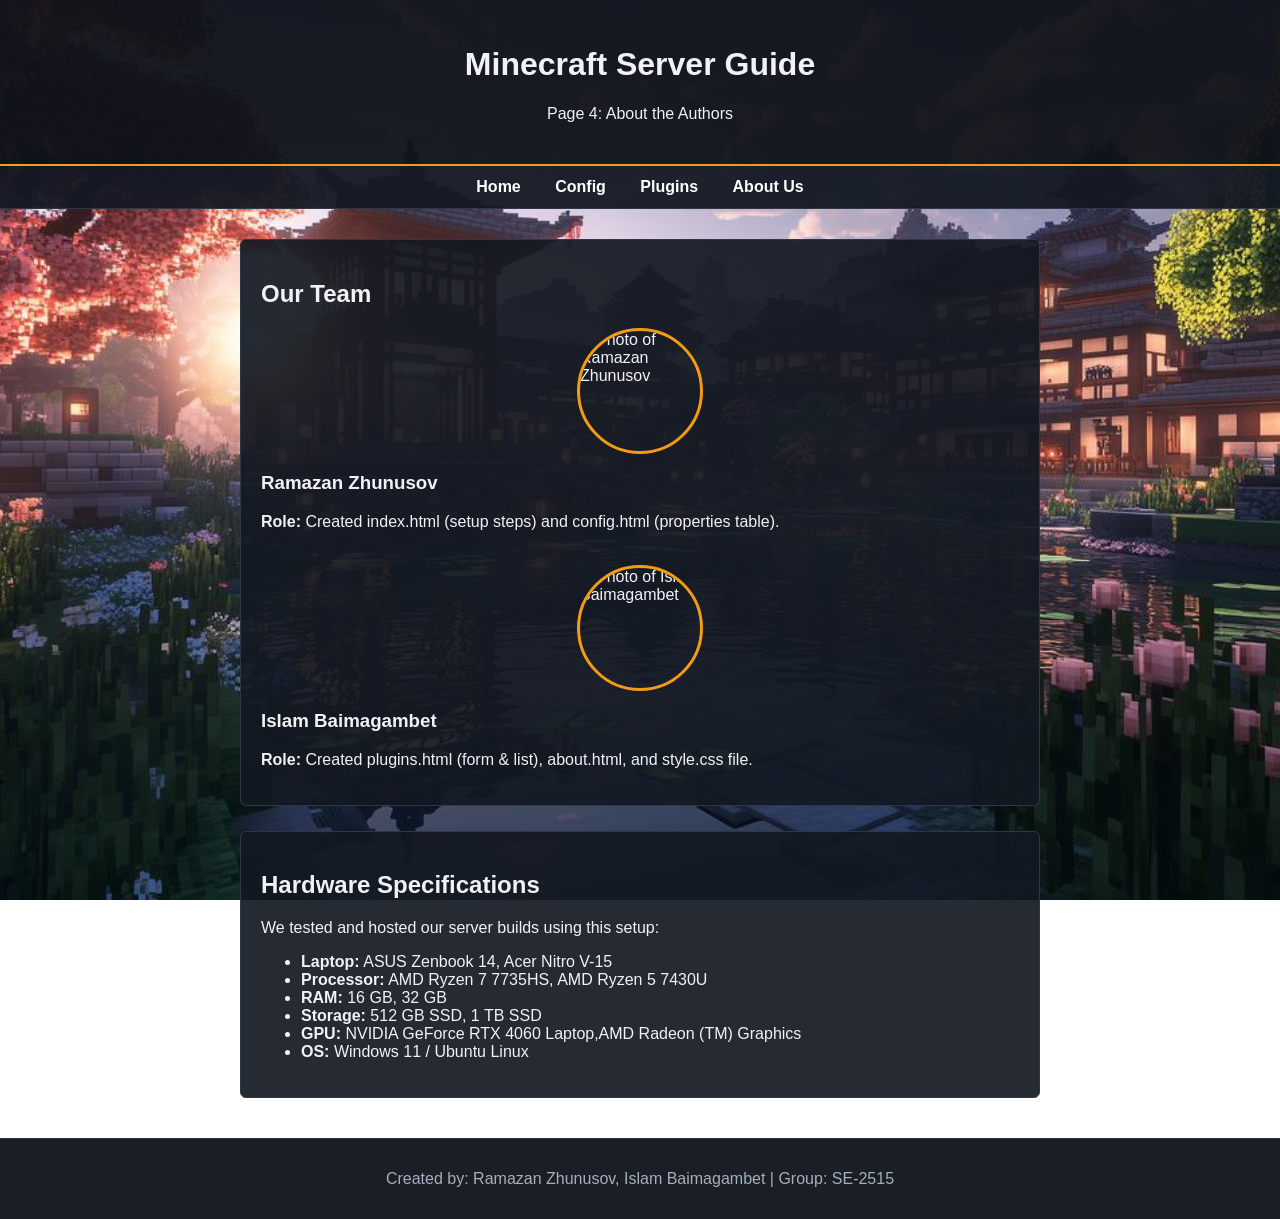
==== about.html @ a6cd7087 "Add files via upload" ====
<!DOCTYPE html>
<html lang="en">
<head>
    <!-- Assignment 1 | Team Members: Ramazan Zhunusov, Islam Baimagambet -->
    <meta charset="UTF-8">
    <meta name="viewport" content="width=device-width, initial-scale=1.0">
    <title>About Authors — Minecraft Guide</title>
    <link rel="stylesheet" href="css/style.css">
</head>
<body>

    <header>
        <h1>Minecraft Server Guide</h1>
        <p>Page 4: About the Authors</p>
    </header>

    <nav id="navbar">
        <a href="index.html">Home</a>
        <a href="config.html">Config</a>
        <a href="plugins.html">Plugins</a>
        <a href="about.html">About Us</a>
    </nav>

    <main>
        <div class="card">
            <h2>Our Team</h2>
            
            <img class="avatar" src="images/author1.jpg" alt="Photo of Ramazan Zhunusov">
            <h3 class="center-text">Ramazan Zhunusov</h3>
            <p><strong>Role:</strong> Created index.html (setup steps) and config.html (properties table).</p>
            <br>

            <img class="avatar" src="images/author2.jpeg" alt="Photo of Islam Baimagambet">
            <h3 class="center-text">Islam Baimagambet</h3>
            <p><strong>Role:</strong> Created plugins.html (form & list), about.html, and style.css file.</p>
        </div>

        <div class="card">
            <h2>Hardware Specifications</h2>
            <p>We tested and hosted our server builds using this setup:</p>
            <ul>
                <li><strong>Laptop:</strong> ASUS Zenbook 14, Acer Nitro V-15</li>
                <li><strong>Processor:</strong> AMD Ryzen 7 7735HS, AMD Ryzen 5 7430U </li>
                <li><strong>RAM:</strong> 16 GB, 32 GB</li>
                <li><strong>Storage:</strong> 512 GB SSD, 1 TB SSD</li>
                <li><strong>GPU:</strong> NVIDIA GeForce RTX 4060 Laptop,AMD Radeon (TM) Graphics</li>
                <li><strong>OS:</strong> Windows 11 / Ubuntu Linux</li>
            </ul>
        </div>
    </main>

    <footer>
        <p>Created by: Ramazan Zhunusov, Islam Baimagambet | Group: SE-2515</p>
    </footer>

</body>
</html>
---- css/style.css ----
body {
  
    background-image: url('../images/fon.png');
    background-size: cover;
    background-position: center;
    background-repeat: no-repeat;
    background-attachment: fixed;
    color: #f1f2f6;
    font-family: Arial, sans-serif;
    margin: 0;
    padding: 0;
}

header {
    background-color: rgba(15, 18, 26, 0.95);
    border-bottom: 2px solid #f39c12; 
    text-align: center;
    padding: 25px 20px;
}

main {
    width: 800px;
    margin: 30px auto;
}

footer {
    background-color: rgba(15, 18, 26, 0.95);
    border-top: 1px solid #2d3748;
    text-align: center;
    padding: 15px;
    margin-top: 40px;
    color: #a4b0be;
}

table {
    width: 100%;
    border-collapse: collapse;
    margin-top: 15px;
    background-color: rgba(19, 24, 34, 0.6);
}


.card {
  
    background-color: rgba(19, 24, 34, 0.92);
    border: 1px solid #2d3748;
    border-radius: 6px;
    padding: 20px;
    margin-bottom: 25px;
}

.avatar {
    width: 120px;
    height: 120px;
    border-radius: 50%;
    border: 3px solid #f39c12;
    display: block;
    margin: 0 auto 10px auto;
    object-fit: cover;
}

.site-img {
    width: 100%;
    max-width: 600px;
    display: block;
    margin: 15px auto;
    border-radius: 4px;
    border: 1px solid #2d3748;
}

.submit-btn {
    background-color: #f39c12;
    color: #121417;
    padding: 10px 20px;
    border: none;
    border-radius: 4px;
    cursor: pointer;
    font-size: 16px;
    font-weight: bold;
    transition: background-color 0.2s ease;
}

.submit-btn:hover {
    background-color: #e67e22;
}

#navbar {
    background-color: rgba(20, 25, 36, 0.95);
    border-bottom: 1px solid #2d3748;
    text-align: center;
    padding: 12px;
}

#navbar a {
    color: #ffffff;
    text-decoration: none;
    margin: 0 15px;
    font-weight: bold;
    transition: color 0.2s ease;
}

#navbar a:hover {
    color: #f39c12;
    text-decoration: underline;
}

table td {
    padding: 10px;
    border: 1px solid #2d3748;
}

#server-form input,
#server-form select,
#server-form textarea {
    width: 100%;
    padding: 8px;
    margin-top: 5px;
    margin-bottom: 15px;
    box-sizing: border-box;
    background-color: #0f121a;
    border: 1px solid #2d3748;
    color: #ffffff;
    border-radius: 4px;
}

#server-form input:focus,
#server-form select:focus,
#server-form textarea:focus {
    outline: none;
    border-color: #f39c12;
}


#download-link {
    color: #e2e8f0;         
    text-decoration: underline;
    transition: color 0.2s ease;
}

#download-link:hover {
    color: #f39c12;           
}
#data-table th {
    background-color: #283344; 
    color: #ffffff;           
    padding: 10px;
    text-align: left;
    border-bottom: 2px solid #4a5568;
}
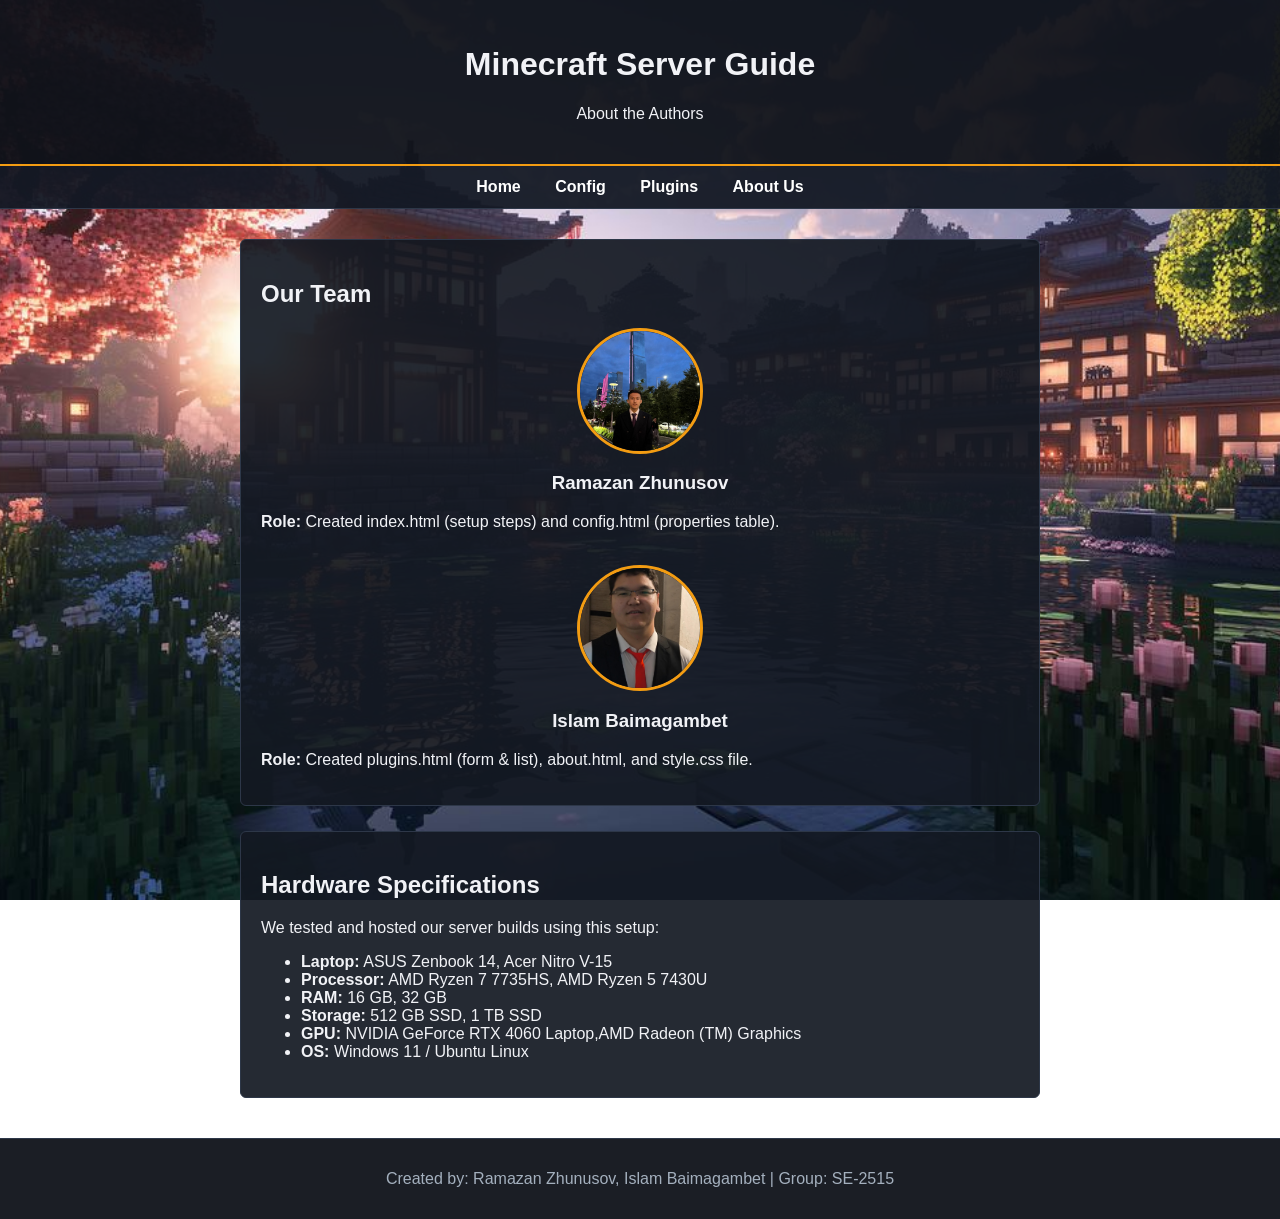
==== commit 3b201e31: "Add files via upload" ====
--- a/about.html
+++ b/about.html
@@ -1,17 +1,16 @@
 <!DOCTYPE html>
 <html lang="en">
 <head>
-    <!-- Assignment 1 | Team Members: Ramazan Zhunusov, Islam Baimagambet -->
     <meta charset="UTF-8">
     <meta name="viewport" content="width=device-width, initial-scale=1.0">
-    <title>About Authors — Minecraft Guide</title>
+    <title>About Authors - Minecraft Guide</title>
     <link rel="stylesheet" href="css/style.css">
 </head>
 <body>
 
     <header>
         <h1>Minecraft Server Guide</h1>
-        <p>Page 4: About the Authors</p>
+        <p>About the Authors</p>
     </header>
 
     <nav id="navbar">
--- a/css/style.css
+++ b/css/style.css
@@ -1,149 +1,189 @@
-body {
-  
-    background-image: url('../images/fon.png');
-    background-size: cover;
-    background-position: center;
-    background-repeat: no-repeat;
-    background-attachment: fixed;
-    color: #f1f2f6;
-    font-family: Arial, sans-serif;
-    margin: 0;
-    padding: 0;
-}
-
-header {
-    background-color: rgba(15, 18, 26, 0.95);
-    border-bottom: 2px solid #f39c12; 
-    text-align: center;
-    padding: 25px 20px;
-}
-
-main {
-    width: 800px;
-    margin: 30px auto;
-}
-
-footer {
-    background-color: rgba(15, 18, 26, 0.95);
-    border-top: 1px solid #2d3748;
-    text-align: center;
-    padding: 15px;
-    margin-top: 40px;
-    color: #a4b0be;
-}
-
-table {
-    width: 100%;
-    border-collapse: collapse;
-    margin-top: 15px;
-    background-color: rgba(19, 24, 34, 0.6);
-}
-
-
-.card {
-  
-    background-color: rgba(19, 24, 34, 0.92);
-    border: 1px solid #2d3748;
-    border-radius: 6px;
-    padding: 20px;
-    margin-bottom: 25px;
-}
-
-.avatar {
-    width: 120px;
-    height: 120px;
-    border-radius: 50%;
-    border: 3px solid #f39c12;
-    display: block;
-    margin: 0 auto 10px auto;
-    object-fit: cover;
-}
-
-.site-img {
-    width: 100%;
-    max-width: 600px;
-    display: block;
-    margin: 15px auto;
-    border-radius: 4px;
-    border: 1px solid #2d3748;
-}
-
-.submit-btn {
-    background-color: #f39c12;
-    color: #121417;
-    padding: 10px 20px;
-    border: none;
-    border-radius: 4px;
-    cursor: pointer;
-    font-size: 16px;
-    font-weight: bold;
-    transition: background-color 0.2s ease;
-}
-
-.submit-btn:hover {
-    background-color: #e67e22;
-}
-
-#navbar {
-    background-color: rgba(20, 25, 36, 0.95);
-    border-bottom: 1px solid #2d3748;
-    text-align: center;
-    padding: 12px;
-}
-
-#navbar a {
-    color: #ffffff;
-    text-decoration: none;
-    margin: 0 15px;
-    font-weight: bold;
-    transition: color 0.2s ease;
-}
-
-#navbar a:hover {
-    color: #f39c12;
-    text-decoration: underline;
-}
-
-table td {
-    padding: 10px;
-    border: 1px solid #2d3748;
-}
-
-#server-form input,
-#server-form select,
-#server-form textarea {
-    width: 100%;
-    padding: 8px;
-    margin-top: 5px;
-    margin-bottom: 15px;
-    box-sizing: border-box;
-    background-color: #0f121a;
-    border: 1px solid #2d3748;
-    color: #ffffff;
-    border-radius: 4px;
-}
-
-#server-form input:focus,
-#server-form select:focus,
-#server-form textarea:focus {
-    outline: none;
-    border-color: #f39c12;
-}
-
-
-#download-link {
-    color: #e2e8f0;         
-    text-decoration: underline;
-    transition: color 0.2s ease;
-}
-
-#download-link:hover {
-    color: #f39c12;           
-}
-#data-table th {
-    background-color: #283344; 
-    color: #ffffff;           
-    padding: 10px;
-    text-align: left;
-    border-bottom: 2px solid #4a5568;
+body {
+    background-image: url('../images/fon.png');
+    background-size: cover;
+    background-position: center;
+    background-repeat: no-repeat;
+    background-attachment: fixed;
+    color: #f1f2f6;
+    font-family: Arial, sans-serif;
+    margin: 0;
+    padding: 0;
+}
+
+header {
+    background-color: rgba(15, 18, 26, 0.95);
+    border-bottom: 2px solid #f39c12;
+    text-align: center;
+    padding: 25px 20px;
+}
+
+main {
+    width: 800px;
+    margin: 30px auto;
+}
+
+footer {
+    background-color: rgba(15, 18, 26, 0.95);
+    border-top: 1px solid #2d3748;
+    text-align: center;
+    padding: 15px;
+    margin-top: 40px;
+    color: #a4b0be;
+}
+
+table {
+    width: 100%;
+    border-collapse: collapse;
+    margin-top: 15px;
+    background-color: rgba(19, 24, 34, 0.6);
+}
+
+.card {
+    background-color: rgba(19, 24, 34, 0.92);
+    border: 1px solid #2d3748;
+    border-radius: 6px;
+    padding: 20px;
+    margin-bottom: 25px;
+}
+
+.avatar {
+    width: 120px;
+    height: 120px;
+    border-radius: 50%;
+    border: 3px solid #f39c12;
+    display: block;
+    margin: 0 auto 10px auto;
+    object-fit: cover;
+}
+
+.center-text {
+    text-align: center;
+}
+
+.site-img {
+    width: 100%;
+    max-width: 600px;
+    display: block;
+    margin: 15px auto;
+    border-radius: 4px;
+    border: 1px solid #2d3748;
+}
+
+.submit-btn {
+    background-color: #f39c12;
+    color: #121417;
+    padding: 10px 20px;
+    border: none;
+    border-radius: 4px;
+    cursor: pointer;
+    font-size: 16px;
+    font-weight: bold;
+    transition: background-color 0.2s ease;
+}
+
+.submit-btn:hover {
+    background-color: #e67e22;
+}
+
+.plugin-list {
+    list-style-type: none;
+    padding: 0;
+}
+
+.plugin-icon {
+    width: 40px;
+    height: 40px;
+    margin-right: 15px;
+    border-radius: 8px;
+    object-fit: cover;
+}
+
+#navbar {
+    background-color: rgba(20, 25, 36, 0.95);
+    border-bottom: 1px solid #2d3748;
+    text-align: center;
+    padding: 12px;
+}
+
+#data-table th {
+    background-color: #283344;
+    color: #ffffff;
+    padding: 10px;
+    text-align: left;
+    border-bottom: 2px solid #4a5568;
+}
+
+#server-form {
+    padding: 10px 0;
+}
+
+#download-link {
+    color: #e2e8f0;
+    text-decoration: underline;
+    transition: color 0.2s ease;
+}
+
+#download-link:hover {
+    color: #f39c12;
+}
+
+#navbar a {
+    color: #ffffff;
+    text-decoration: none;
+    margin: 0 15px;
+    font-weight: bold;
+    transition: color 0.2s ease;
+}
+
+#navbar a:hover {
+    color: #f39c12;
+    text-decoration: underline;
+}
+
+table td {
+    padding: 10px;
+    border: 1px solid #2d3748;
+}
+
+#server-form input,
+#server-form select,
+#server-form textarea {
+    width: 100%;
+    padding: 8px;
+    margin-top: 5px;
+    margin-bottom: 15px;
+    box-sizing: border-box;
+    background-color: #0f121a;
+    border: 1px solid #2d3748;
+    color: #ffffff;
+    border-radius: 4px;
+}
+
+#server-form input[type="radio"] {
+    width: auto;
+    display: inline-block;
+    margin: 0 10px 15px 0;
+}
+
+#server-form p {
+    color: #ffffff;
+    font-weight: bold;
+    margin-bottom: 10px;
+}
+
+#server-form input:focus,
+#server-form select:focus,
+#server-form textarea:focus {
+    outline: none;
+    border-color: #f39c12;
+}
+
+.plugin-list li {
+    display: flex;
+    align-items: center;
+    margin-bottom: 15px;
+    background-color: rgba(30, 30, 46, 0.6);
+    padding: 10px;
+    border-radius: 8px;
+    border: 1px solid #2d3748;
 }
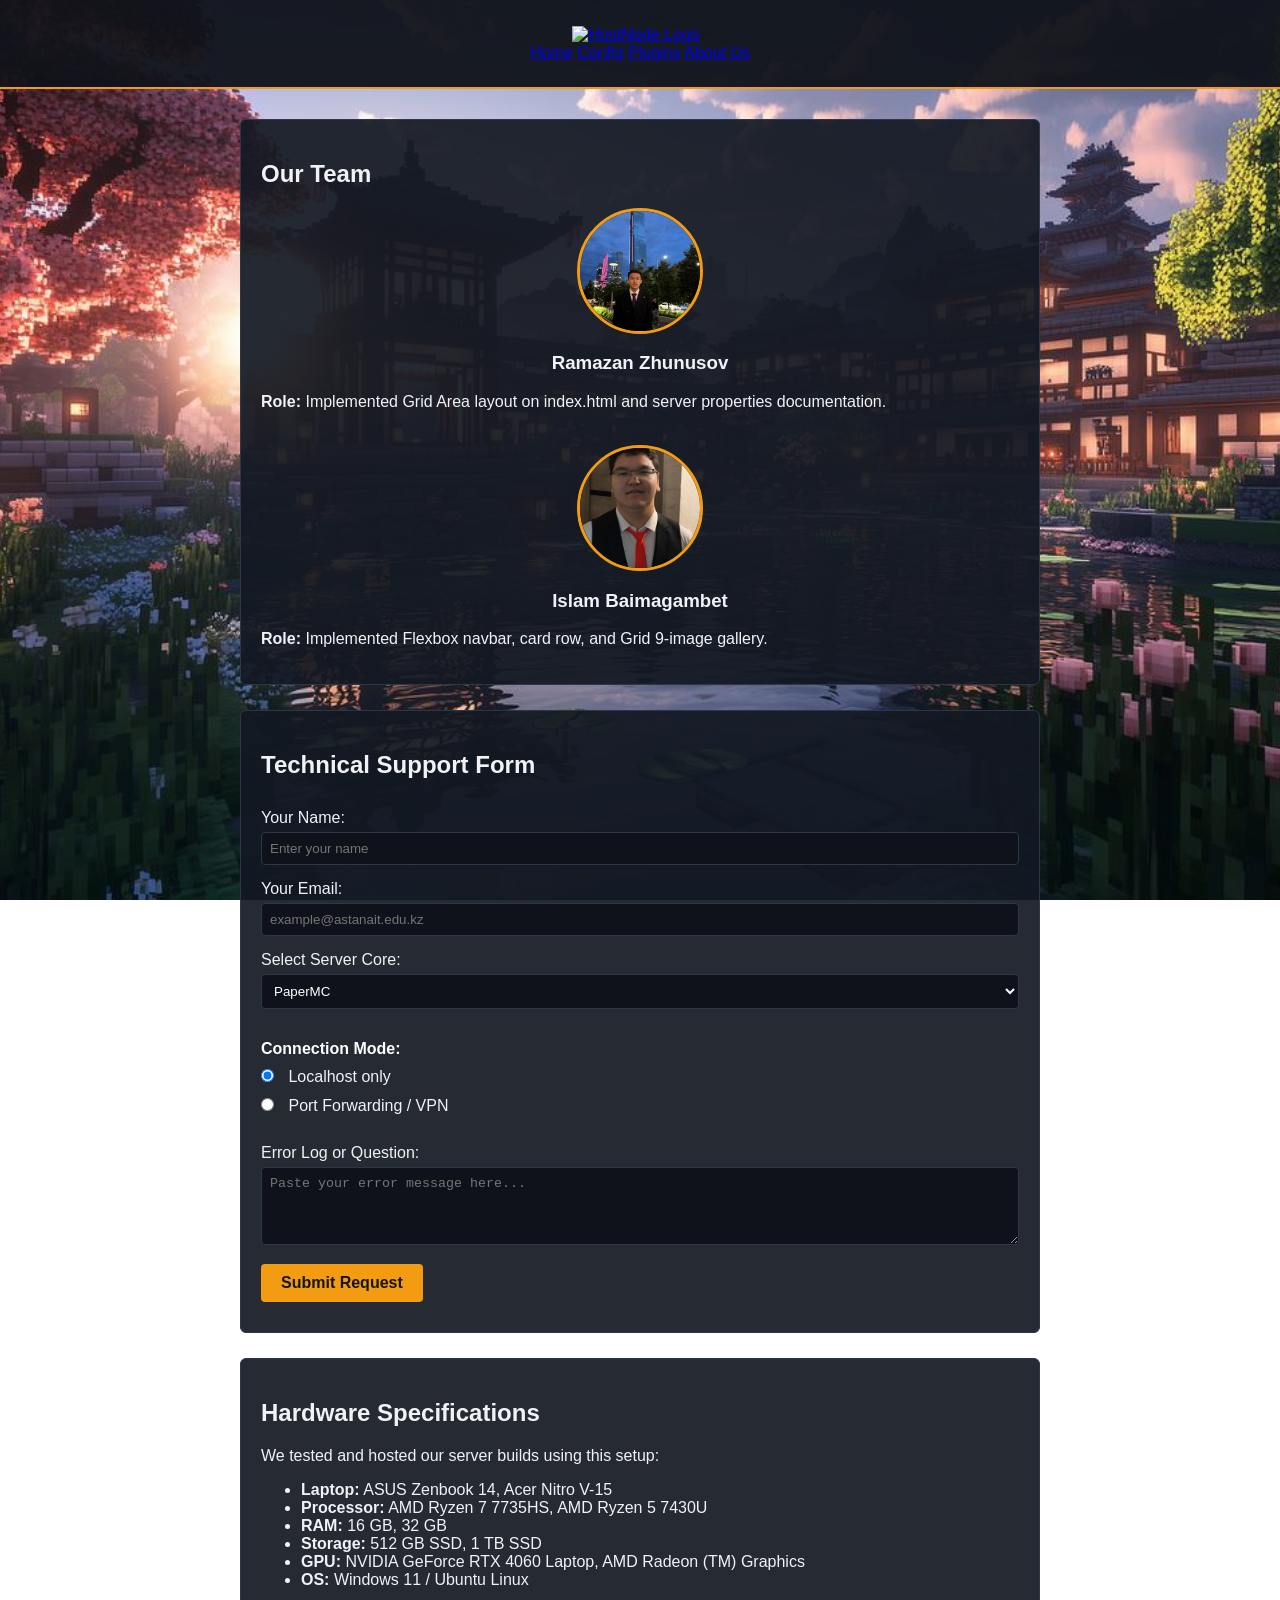
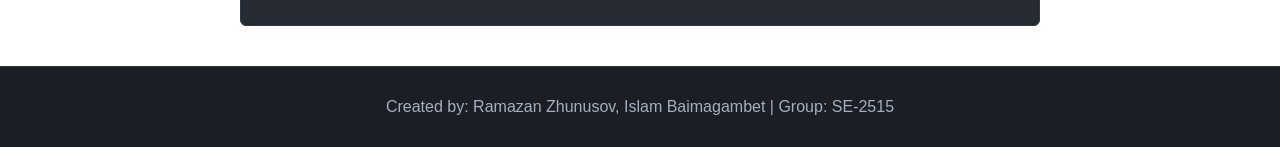
==== commit 5c072149: "Add files via upload ass2" ====
--- a/about.html
+++ b/about.html
@@ -3,22 +3,23 @@
 <head>
     <meta charset="UTF-8">
     <meta name="viewport" content="width=device-width, initial-scale=1.0">
-    <title>About Authors - Minecraft Guide</title>
+    <title>About Authors & Help - Minecraft Guide</title>
     <link rel="stylesheet" href="css/style.css">
 </head>
 <body>
 
-    <header>
-        <h1>Minecraft Server Guide</h1>
-        <p>About the Authors</p>
+    <!-- Header (Task 1: Flexbox) -->
+    <header class="site-header">
+        <a href="index.html" class="logo">
+            <img src="images/logo2.png" alt="HostNode Logo" style="width: 150px; height: 28px; vertical-align: middle; margin-right: 8px;">
+        </a>
+        <nav class="nav-links">
+            <a href="index.html">Home</a>
+            <a href="config.html">Config</a>
+            <a href="plugins.html">Plugins</a>
+            <a href="about.html">About Us</a>
+        </nav>
     </header>
-
-    <nav id="navbar">
-        <a href="index.html">Home</a>
-        <a href="config.html">Config</a>
-        <a href="plugins.html">Plugins</a>
-        <a href="about.html">About Us</a>
-    </nav>
 
     <main>
         <div class="card">
@@ -26,23 +27,50 @@
             
             <img class="avatar" src="images/author1.jpg" alt="Photo of Ramazan Zhunusov">
             <h3 class="center-text">Ramazan Zhunusov</h3>
-            <p><strong>Role:</strong> Created index.html (setup steps) and config.html (properties table).</p>
+            <p><strong>Role:</strong> Implemented Grid Area layout on index.html and server properties documentation.</p>
             <br>
 
             <img class="avatar" src="images/author2.jpeg" alt="Photo of Islam Baimagambet">
             <h3 class="center-text">Islam Baimagambet</h3>
-            <p><strong>Role:</strong> Created plugins.html (form & list), about.html, and style.css file.</p>
+            <p><strong>Role:</strong> Implemented Flexbox navbar, card row, and Grid 9-image gallery.</p>
         </div>
+        <div class="card">
+            <h2>Technical Support Form</h2>
+            <form id="server-form" action="#" method="post">
+                <label for="name">Your Name:</label>
+                <input type="text" id="name" name="name" placeholder="Enter your name" required>
 
+                <label for="email">Your Email:</label>
+                <input type="email" id="email" name="email" placeholder="example@astanait.edu.kz" required>
+
+                <label for="core">Select Server Core:</label>
+                <select id="core" name="core">
+                    <option value="paper">PaperMC</option>
+                    <option value="spigot">Spigot</option>
+                    <option value="purpur">Purpur</option>
+                </select>
+
+                <p>Connection Mode:</p>
+                <input type="radio" id="local" name="network" value="local" checked>
+                <label for="local">Localhost only</label><br>
+                <input type="radio" id="public" name="network" value="public">
+                <label for="public">Port Forwarding / VPN</label><br><br>
+
+                <label for="msg">Error Log or Question:</label>
+                <textarea id="msg" name="message" rows="4" placeholder="Paste your error message here..." required></textarea>
+
+                <button type="submit" class="submit-btn">Submit Request</button>
+            </form>
+        </div>
         <div class="card">
             <h2>Hardware Specifications</h2>
             <p>We tested and hosted our server builds using this setup:</p>
             <ul>
                 <li><strong>Laptop:</strong> ASUS Zenbook 14, Acer Nitro V-15</li>
-                <li><strong>Processor:</strong> AMD Ryzen 7 7735HS, AMD Ryzen 5 7430U </li>
+                <li><strong>Processor:</strong> AMD Ryzen 7 7735HS, AMD Ryzen 5 7430U</li>
                 <li><strong>RAM:</strong> 16 GB, 32 GB</li>
                 <li><strong>Storage:</strong> 512 GB SSD, 1 TB SSD</li>
-                <li><strong>GPU:</strong> NVIDIA GeForce RTX 4060 Laptop,AMD Radeon (TM) Graphics</li>
+                <li><strong>GPU:</strong> NVIDIA GeForce RTX 4060 Laptop, AMD Radeon (TM) Graphics</li>
                 <li><strong>OS:</strong> Windows 11 / Ubuntu Linux</li>
             </ul>
         </div>
